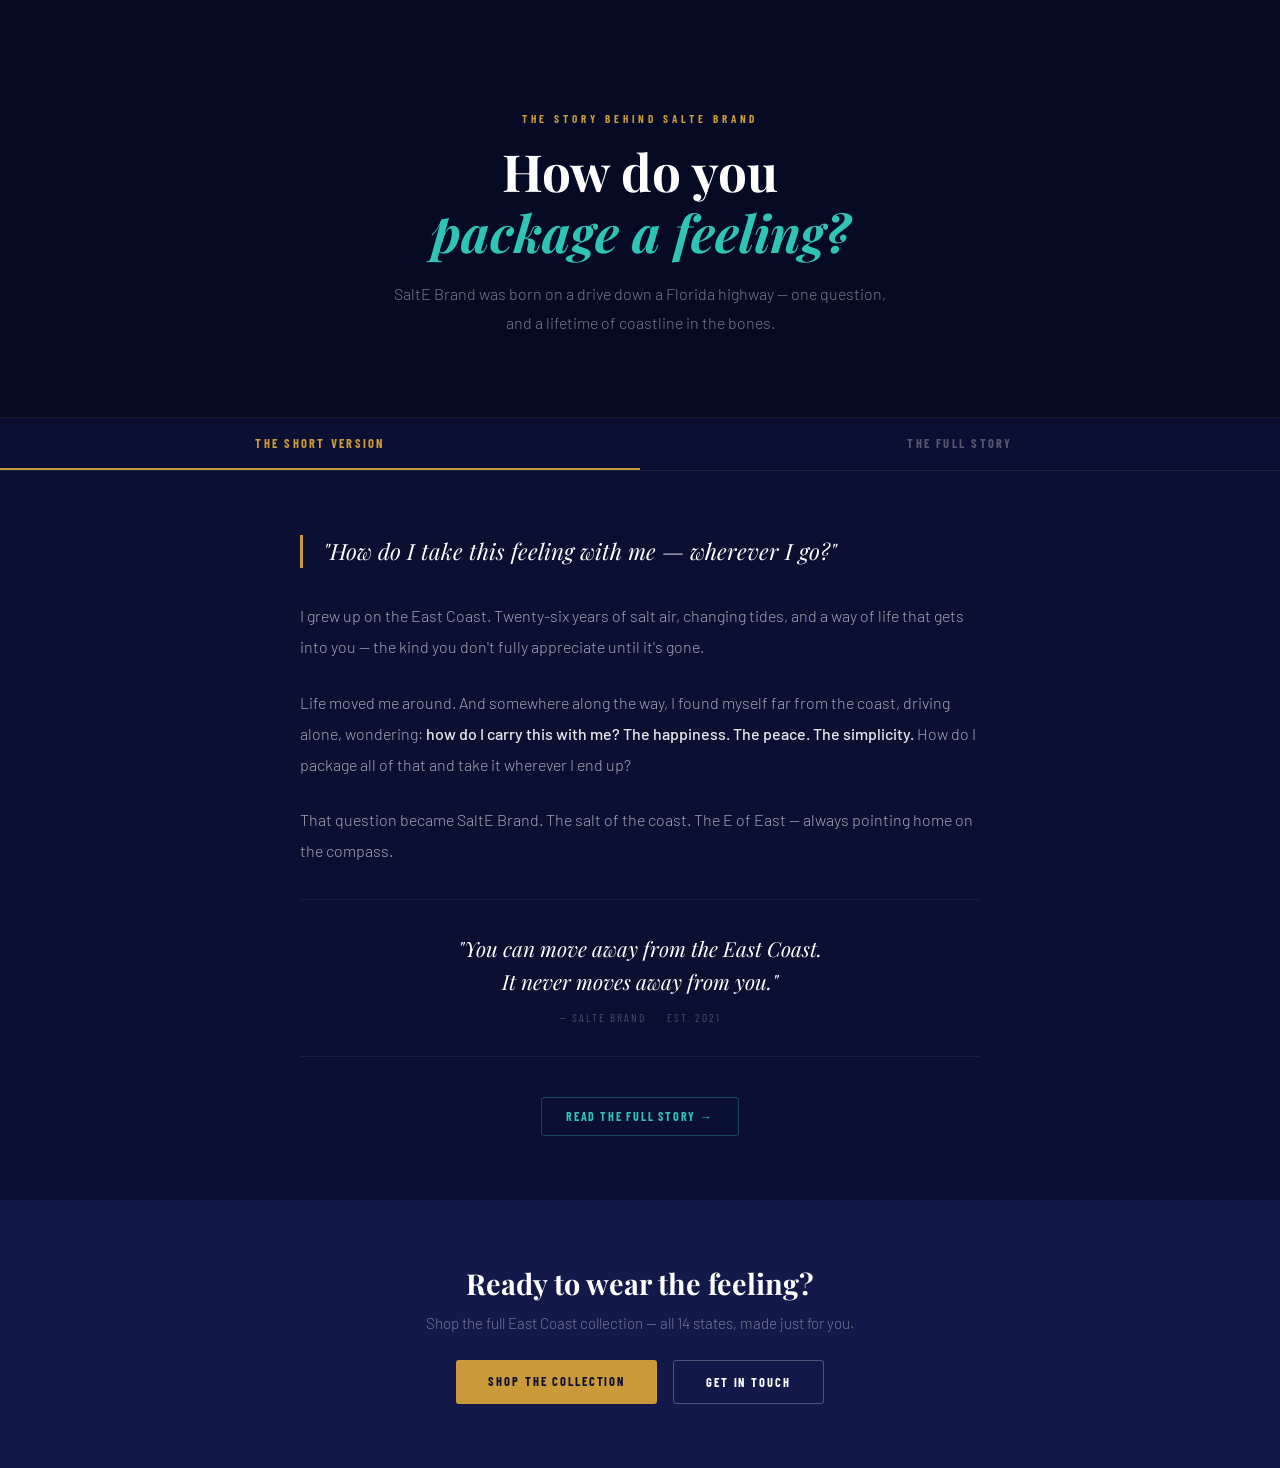
==== about.html @ c019ddaa "Add files via upload" ====
<!DOCTYPE html>
<html lang="en">
<head>
  <meta charset="UTF-8">
  <meta name="viewport" content="width=device-width, initial-scale=1.0">
  <title>Our Story — SaltE Brand</title>
  <meta name="description" content="The story behind SaltE Brand — born from a drive down a Florida highway and a lifetime of East Coast in the bones.">
  <link rel="stylesheet" href="assets/styles.css">
  <style>
    .about-hero { background: #060a24; padding: 7rem 2rem 5rem; text-align: center; border-bottom: 1px solid rgba(201,153,58,0.12); }
    .about-eyebrow { font-family: 'Barlow Condensed', sans-serif; font-size: 0.7rem; font-weight: 700; letter-spacing: 0.35em; text-transform: uppercase; color: var(--gold); margin-bottom: 1rem; display: block; }
    .about-title { font-family: 'Playfair Display', serif; font-size: clamp(2rem, 5vw, 3.2rem); font-weight: 700; color: #fff; line-height: 1.2; margin-bottom: 1rem; }
    .about-title em { color: var(--teal); font-style: italic; }
    .about-deck { font-size: 1rem; color: rgba(255,255,255,0.45); line-height: 1.8; max-width: 520px; margin: 0 auto; font-weight: 300; }

    .tab-bar { background: var(--navy); display: flex; border-bottom: 1px solid rgba(255,255,255,0.07); max-width: 100%; }
    .tab { flex: 1; padding: 1.1rem; text-align: center; font-family: 'Barlow Condensed', sans-serif; font-size: 0.78rem; font-weight: 700; letter-spacing: 0.18em; text-transform: uppercase; color: rgba(255,255,255,0.3); cursor: pointer; border-bottom: 2px solid transparent; transition: all 0.2s; background: none; border-top: none; border-left: none; border-right: none; }
    .tab.active { color: var(--gold); border-bottom-color: var(--gold); }

    .panel { display: none; background: var(--navy); padding: 4rem 2rem; }
    .panel.active { display: block; }
    .panel-inner { max-width: 680px; margin: 0 auto; }

    .about-pull { font-family: 'Playfair Display', serif; font-size: 1.4rem; color: #fff; font-style: italic; line-height: 1.5; border-left: 3px solid var(--gold); padding-left: 1.25rem; margin: 0 0 2rem; }
    .about-p { font-size: 1rem; color: rgba(255,255,255,0.62); line-height: 1.95; margin-bottom: 1.5rem; font-weight: 300; }
    .about-p strong { color: rgba(255,255,255,0.9); font-weight: 500; }
    .about-p em { color: var(--gold-pale); font-style: italic; }
    .about-divider { height: 1px; background: rgba(255,255,255,0.06); margin: 2rem 0; }
    .about-closing { font-family: 'Playfair Display', serif; font-size: 1.3rem; color: #fff; font-style: italic; text-align: center; line-height: 1.6; margin-bottom: 0.75rem; }
    .about-sig { font-family: 'Barlow Condensed', sans-serif; font-size: 0.72rem; color: rgba(255,255,255,0.25); text-align: center; letter-spacing: 0.18em; text-transform: uppercase; }

    .handwriting-box { background: rgba(201,153,58,0.06); border: 1px solid rgba(201,153,58,0.2); border-radius: 8px; padding: 1.5rem; margin: 2rem 0; text-align: center; }
    .handwriting-label { font-family: 'Barlow Condensed', sans-serif; font-size: 0.68rem; font-weight: 700; letter-spacing: 0.28em; text-transform: uppercase; color: var(--gold); margin-bottom: 0.75rem; display: block; }
    .handwriting-text { font-size: 0.95rem; color: rgba(255,255,255,0.55); line-height: 1.85; font-weight: 300; }
    .handwriting-text strong { color: #fff; font-style: italic; }

    .toggle-btn { display: inline-block; font-family: 'Barlow Condensed', sans-serif; font-size: 0.75rem; font-weight: 700; letter-spacing: 0.15em; text-transform: uppercase; color: var(--teal); background: transparent; border: 1px solid rgba(46,196,182,0.3); padding: 0.7rem 1.5rem; border-radius: 3px; cursor: pointer; transition: all 0.2s; margin-top: 0.5rem; }
    .toggle-btn:hover { background: rgba(46,196,182,0.08); border-color: var(--teal); }

    .about-cta { background: var(--navy-mid); padding: 4rem 2rem; text-align: center; }
    .about-cta h3 { font-family: 'Playfair Display', serif; font-size: 1.8rem; color: #fff; margin-bottom: 0.75rem; }
    .about-cta p { font-size: 0.95rem; color: rgba(255,255,255,0.4); margin-bottom: 1.75rem; font-weight: 300; }
    .about-cta-btns { display: flex; gap: 1rem; justify-content: center; flex-wrap: wrap; }
  </style>
</head>
<body>

<div id="nav-placeholder"></div>

<section class="about-hero">
  <span class="about-eyebrow">The Story Behind SaltE Brand</span>
  <h1 class="about-title">How do you<br><em>package a feeling?</em></h1>
  <p class="about-deck">SaltE Brand was born on a drive down a Florida highway — one question, and a lifetime of coastline in the bones.</p>
</section>

<div class="tab-bar">
  <button class="tab active" id="tab-short" onclick="switchTab('short')">The Short Version</button>
  <button class="tab" id="tab-full" onclick="switchTab('full')">The Full Story</button>
</div>

<!-- SHORT VERSION -->
<div class="panel active" id="panel-short">
  <div class="panel-inner">
    <blockquote class="about-pull">"How do I take this feeling with me — wherever I go?"</blockquote>
    <p class="about-p">I grew up on the East Coast. Twenty-six years of salt air, changing tides, and a way of life that gets into you — the kind you don't fully appreciate until it's gone.</p>
    <p class="about-p">Life moved me around. And somewhere along the way, I found myself far from the coast, driving alone, wondering: <strong>how do I carry this with me? The happiness. The peace. The simplicity.</strong> How do I package all of that and take it wherever I end up?</p>
    <p class="about-p">That question became SaltE Brand. The salt of the coast. The E of East — always pointing home on the compass.</p>
    <div class="about-divider"></div>
    <blockquote class="about-closing">"You can move away from the East Coast.<br>It never moves away from you."</blockquote>
    <p class="about-sig">— SaltE Brand &nbsp;·&nbsp; Est. 2021</p>
    <div class="about-divider"></div>
    <div style="text-align:center;">
      <button class="toggle-btn" onclick="switchTab('full')">Read the Full Story →</button>
    </div>
  </div>
</div>

<!-- FULL VERSION -->
<div class="panel" id="panel-full">
  <div class="panel-inner">
    <blockquote class="about-pull">"How do I take this feeling with me — wherever I go?"</blockquote>
    <p class="about-p">I grew up in Massachusetts. Twenty-six years of salt air, changing tides, and that particular brand of East Coast life that gets into you — the kind you don't fully appreciate until it's gone.</p>
    <p class="about-p">I left. Denver first. Back home for a while. Then Texas. Life moves in directions you don't always plan, and eventually it moved me to Florida — where I discovered, unexpectedly, that I'd found <strong>home again.</strong></p>
    <p class="about-p">The water. The warmth. The ease of a coastal life. It felt like Massachusetts had followed me south, whispering in a different accent. Happy in a way that's hard to explain unless you've felt it — that deep, quiet peace of living near the ocean.</p>
    <p class="about-p">Then another opportunity appeared on the horizon. A move, maybe. Away from all of it. Again.</p>
    <p class="about-p">I was driving alone one afternoon, turning it all over, when the question hit me: <strong>How do I carry this feeling with me? How do I package happiness, home, peace, and simplicity — and take it wherever I end up?</strong></p>
    <p class="about-p">My first thought was a tattoo. Something permanent. Something that said: <em>I am from the East Coast. That never leaves me.</em> I didn't want to copy what was already out there — I wanted something that was mine. Something that captured not just a place, but a direction. A pull. An identity.</p>
    <p class="about-p">That's when it came to me. <strong>SaltE Brand.</strong> The salt of the coast. The E of East — always pointing home on the compass. A word that sounds like a feeling. A brand built not for a place on a map, but for a place in your chest.</p>

    <div class="handwriting-box">
      <span class="handwriting-label">A note about the logo</span>
      <p class="handwriting-text">The <strong>"Salt"</strong> you see on every piece of SaltE Brand gear is not a font. It's my handwriting — exactly as I wrote it, the day the idea came to me. It's never been licensed, never been borrowed. When you wear it, you're carrying a piece of the original.</p>
    </div>

    <p class="about-p">SaltE Brand is for the ones who left the coast but never stopped hearing it. For the Massachusetts transplants in Arizona, the Jersey kids in Nashville, the Carolina girls in Colorado. For anyone who looks at a compass and feels the pull of East.</p>
    <p class="about-p">It's a lifestyle. It's a reminder. It's home — on a shirt, on a hat, on your car window, on your coffee mug in a landlocked city at 7am, keeping the coast alive.</p>

    <div class="about-divider"></div>
    <blockquote class="about-closing">"You can move away from the East Coast.<br>It never moves away from you."</blockquote>
    <p class="about-sig">— SaltE Brand &nbsp;·&nbsp; Est. 2021</p>
    <div class="about-divider"></div>
    <div style="text-align:center;">
      <button class="toggle-btn" onclick="switchTab('short')">← Back to Short Version</button>
    </div>
  </div>
</div>

<div class="about-cta">
  <h3>Ready to wear the feeling?</h3>
  <p>Shop the full East Coast collection — all 14 states, made just for you.</p>
  <div class="about-cta-btns">
    <a href="shop.html" class="btn-gold">Shop the Collection</a>
    <a href="contact.html" class="btn-ghost">Get in Touch</a>
  </div>
</div>

<div id="email-placeholder"></div>
<div id="footer-placeholder"></div>

<script src="assets/layout.js"></script>
<script>
  renderNav('story');
  renderEmailBand();
  renderFooter();

  function switchTab(which) {
    document.getElementById('tab-short').classList.toggle('active', which === 'short');
    document.getElementById('tab-full').classList.toggle('active', which === 'full');
    document.getElementById('panel-short').classList.toggle('active', which === 'short');
    document.getElementById('panel-full').classList.toggle('active', which === 'full');
  }
</script>
</body>
</html>
---- assets/styles.css ----
/* SaltE Brand — Global Styles */
@import url('https://fonts.googleapis.com/css2?family=Playfair+Display:ital,wght@0,700;1,400&family=Barlow+Condensed:wght@400;600;700&family=Barlow:wght@300;400;500&display=swap');

*, *::before, *::after { margin: 0; padding: 0; box-sizing: border-box; }

:root {
  --navy:       #0b1032;
  --navy-mid:   #131a4a;
  --navy-light: #1a2460;
  --teal:       #2ec4b6;
  --teal-dark:  #1aa89c;
  --gold:       #c9993a;
  --gold-light: #e8b84b;
  --gold-pale:  #f5e6c8;
  --sand:       #f2ede3;
  --white:      #fafcff;
  --grey:       #8a96a8;
}

html { scroll-behavior: smooth; }
body { font-family: 'Barlow', sans-serif; background: var(--white); color: var(--navy); overflow-x: hidden; }

/* NAV */
nav { background: rgba(11,16,50,0.97); backdrop-filter: blur(12px); padding: 0.9rem 2.5rem; display: flex; align-items: center; justify-content: space-between; border-bottom: 1px solid rgba(201,153,58,0.15); position: sticky; top: 0; z-index: 100; }
.nav-brand { display: flex; align-items: center; gap: 10px; text-decoration: none; }
.nav-compass { width: 34px; height: 34px; }
.nav-wordmark { font-family: 'Barlow Condensed', sans-serif; font-size: 1.3rem; font-weight: 700; letter-spacing: 0.1em; color: #fff; }
.nav-wordmark span { color: var(--teal); }
.nav-links { display: flex; gap: 2rem; list-style: none; }
.nav-links a { font-family: 'Barlow Condensed', sans-serif; font-size: 0.78rem; font-weight: 600; letter-spacing: 0.18em; text-transform: uppercase; color: rgba(255,255,255,0.6); text-decoration: none; transition: color 0.2s; }
.nav-links a:hover, .nav-links a.active { color: var(--gold-light); }
.nav-shop { font-family: 'Barlow Condensed', sans-serif; font-size: 0.78rem; font-weight: 700; letter-spacing: 0.15em; text-transform: uppercase; background: var(--gold); color: var(--navy); padding: 0.5rem 1.3rem; border-radius: 3px; text-decoration: none; transition: background 0.2s; }
.nav-shop:hover { background: var(--gold-light); }

/* BUTTONS */
.btn-gold { font-family: 'Barlow Condensed', sans-serif; font-size: 0.78rem; font-weight: 700; letter-spacing: 0.15em; text-transform: uppercase; background: var(--gold); color: var(--navy); padding: 0.85rem 2rem; border-radius: 3px; text-decoration: none; display: inline-block; transition: all 0.2s; border: none; cursor: pointer; }
.btn-gold:hover { background: var(--gold-light); transform: translateY(-2px); }
.btn-ghost { font-family: 'Barlow Condensed', sans-serif; font-size: 0.78rem; font-weight: 700; letter-spacing: 0.15em; text-transform: uppercase; background: transparent; color: #fff; padding: 0.85rem 2rem; border-radius: 3px; border: 1px solid rgba(255,255,255,0.25); text-decoration: none; display: inline-block; transition: all 0.2s; cursor: pointer; }
.btn-ghost:hover { border-color: var(--gold); color: var(--gold); transform: translateY(-2px); }
.btn-teal { font-family: 'Barlow Condensed', sans-serif; font-size: 0.78rem; font-weight: 700; letter-spacing: 0.15em; text-transform: uppercase; background: var(--teal); color: var(--navy); padding: 0.85rem 2rem; border-radius: 3px; text-decoration: none; display: inline-block; transition: all 0.2s; border: none; cursor: pointer; }
.btn-teal:hover { background: var(--teal-dark); transform: translateY(-2px); }

/* TRUST BAR */
.trust { background: var(--navy-light); border-top: 1px solid rgba(201,153,58,0.12); border-bottom: 1px solid rgba(201,153,58,0.12); padding: 0.9rem 2rem; }
.trust-inner { max-width: 960px; margin: 0 auto; display: flex; justify-content: space-around; align-items: center; flex-wrap: wrap; gap: 1rem; }
.trust-item { display: flex; align-items: center; gap: 8px; font-family: 'Barlow Condensed', sans-serif; font-size: 0.75rem; font-weight: 600; letter-spacing: 0.12em; text-transform: uppercase; color: rgba(255,255,255,0.45); }
.trust-dot { width: 5px; height: 5px; background: var(--gold); border-radius: 50%; flex-shrink: 0; }

/* SECTION LABELS */
.section-label { font-family: 'Barlow Condensed', sans-serif; font-size: 0.68rem; font-weight: 700; letter-spacing: 0.3em; text-transform: uppercase; color: var(--gold); display: block; margin-bottom: 0.5rem; }
.section-title { font-family: 'Playfair Display', serif; font-size: 2.2rem; font-weight: 700; line-height: 1.2; }
.section-title em { color: var(--teal); font-style: italic; }

/* EMAIL BAND */
.email-band { background: var(--navy-light); padding: 4rem 2rem; text-align: center; }
.email-eyebrow { font-family: 'Barlow Condensed', sans-serif; font-size: 0.68rem; font-weight: 700; letter-spacing: 0.3em; text-transform: uppercase; color: var(--gold); margin-bottom: 0.75rem; display: block; }
.email-h2 { font-family: 'Playfair Display', serif; font-size: 2rem; font-weight: 700; color: #fff; margin-bottom: 0.5rem; }
.email-sub { font-size: 0.9rem; color: rgba(255,255,255,0.4); margin-bottom: 1.75rem; font-weight: 300; line-height: 1.7; }
.email-form { display: flex; gap: 0.5rem; max-width: 400px; margin: 0 auto 1rem; }
.email-input { flex: 1; font-family: 'Barlow', sans-serif; font-size: 0.85rem; padding: 0.75rem 1rem; background: rgba(255,255,255,0.06); border: 1px solid rgba(255,255,255,0.12); border-radius: 3px; color: #fff; outline: none; }
.email-input::placeholder { color: rgba(255,255,255,0.3); }
.email-input:focus { border-color: var(--gold); }
.email-submit { font-family: 'Barlow Condensed', sans-serif; font-size: 0.75rem; font-weight: 700; letter-spacing: 0.12em; text-transform: uppercase; background: var(--gold); color: var(--navy); border: none; padding: 0.75rem 1.25rem; border-radius: 3px; cursor: pointer; white-space: nowrap; transition: background 0.2s; }
.email-submit:hover { background: var(--gold-light); }
.email-note { font-size: 0.72rem; color: rgba(255,255,255,0.2); font-family: 'Barlow Condensed', sans-serif; letter-spacing: 0.08em; }

/* FOOTER */
footer { background: #060b1e; padding: 2.5rem 2rem; }
.footer-inner { max-width: 960px; margin: 0 auto; display: flex; align-items: center; justify-content: space-between; flex-wrap: wrap; gap: 1.25rem; }
.footer-brand { font-family: 'Barlow Condensed', sans-serif; font-size: 1.1rem; font-weight: 700; letter-spacing: 0.1em; color: rgba(255,255,255,0.4); }
.footer-brand span { color: var(--teal); }
.footer-links { display: flex; gap: 1.75rem; list-style: none; }
.footer-links a { font-family: 'Barlow Condensed', sans-serif; font-size: 0.7rem; letter-spacing: 0.15em; text-transform: uppercase; color: rgba(255,255,255,0.25); text-decoration: none; transition: color 0.2s; }
.footer-links a:hover { color: var(--gold); }
.footer-socials { display: flex; gap: 1.25rem; }
.footer-socials a { font-family: 'Barlow Condensed', sans-serif; font-size: 0.7rem; letter-spacing: 0.1em; color: rgba(255,255,255,0.25); text-decoration: none; transition: color 0.2s; }
.footer-socials a:hover { color: var(--teal); }
.footer-bottom { max-width: 960px; margin: 1.5rem auto 0; padding-top: 1.25rem; border-top: 1px solid rgba(255,255,255,0.05); display: flex; justify-content: space-between; flex-wrap: wrap; gap: 0.75rem; }
.footer-copy { font-size: 0.7rem; color: rgba(255,255,255,0.15); font-family: 'Barlow', sans-serif; }

/* ANIMATIONS */
@keyframes fadeUp { from { opacity: 0; transform: translateY(20px); } to { opacity: 1; transform: translateY(0); } }
@keyframes slowspin { from { transform: rotate(0deg); } to { transform: rotate(360deg); } }
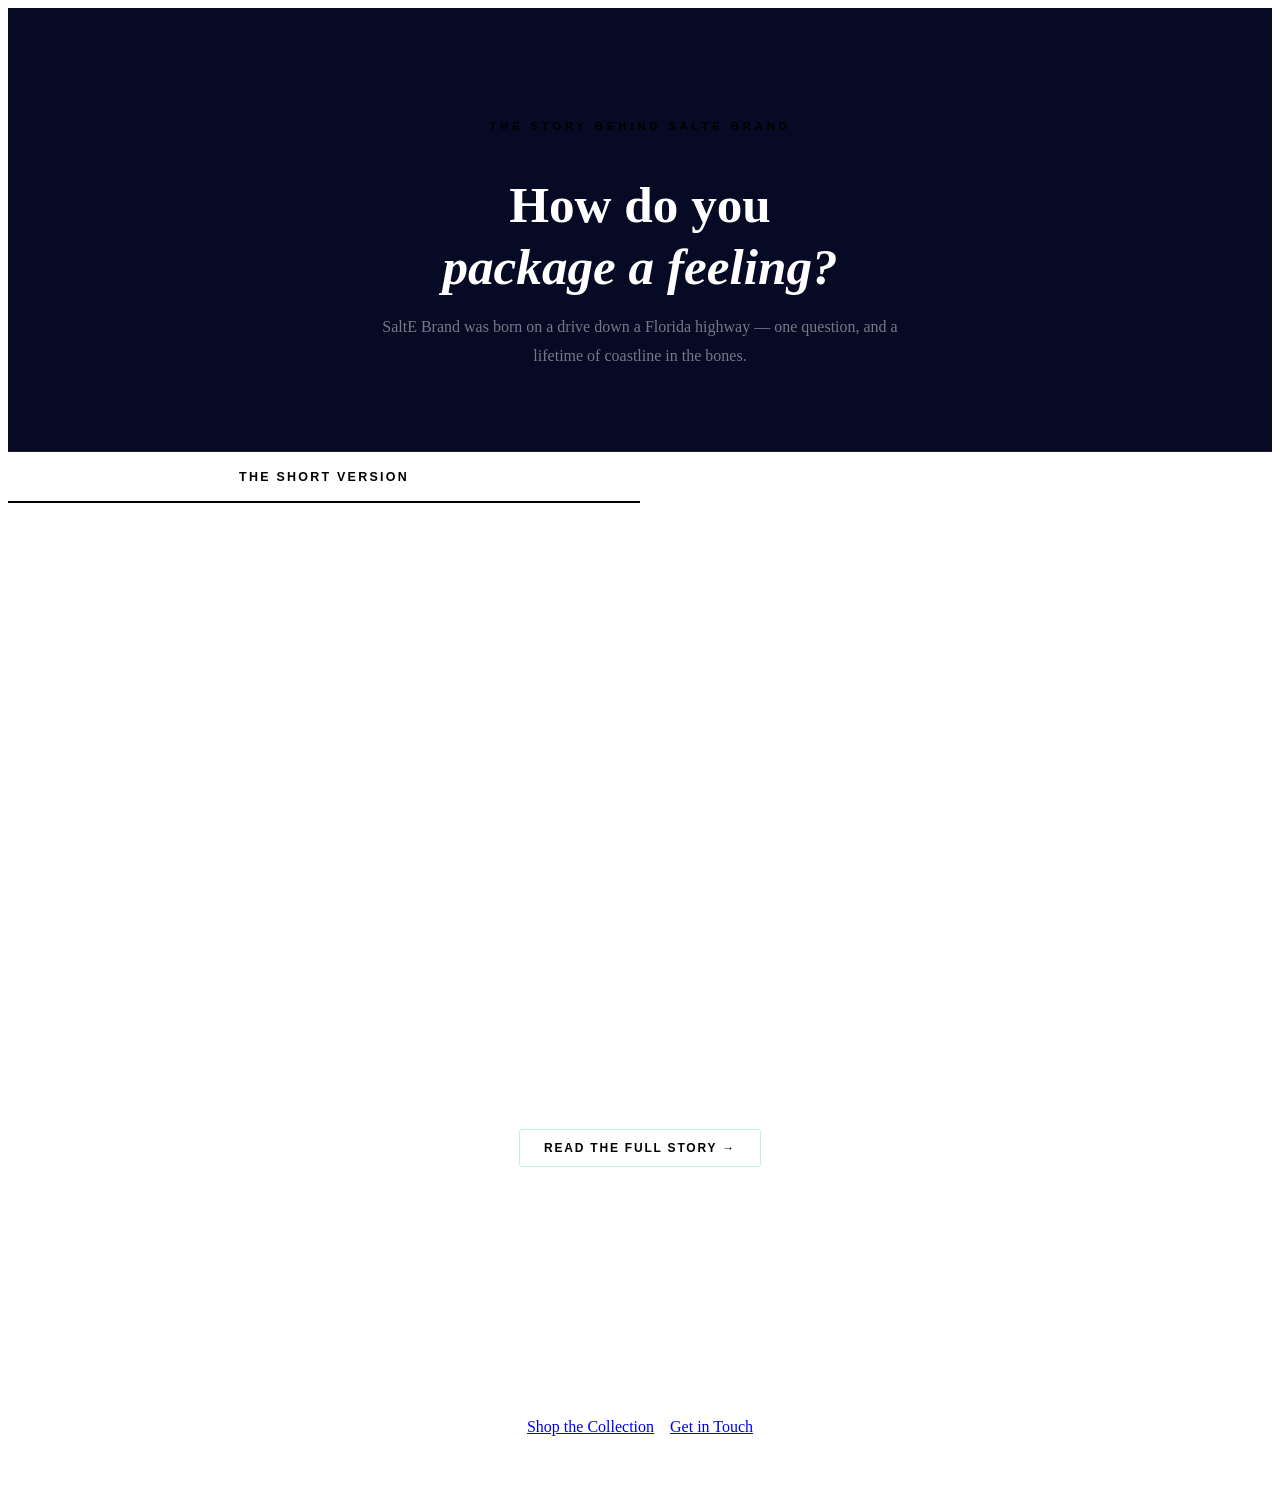
==== commit 7f34afe3: "Add files via upload" ====
--- a/about.html
+++ b/about.html
@@ -5,7 +5,7 @@
   <meta name="viewport" content="width=device-width, initial-scale=1.0">
   <title>Our Story — SaltE Brand</title>
   <meta name="description" content="The story behind SaltE Brand — born from a drive down a Florida highway and a lifetime of East Coast in the bones.">
-  <link rel="stylesheet" href="assets/styles.css">
+  
   <style>
     .about-hero { background: #060a24; padding: 7rem 2rem 5rem; text-align: center; border-bottom: 1px solid rgba(201,153,58,0.12); }
     .about-eyebrow { font-family: 'Barlow Condensed', sans-serif; font-size: 0.7rem; font-weight: 700; letter-spacing: 0.35em; text-transform: uppercase; color: var(--gold); margin-bottom: 1rem; display: block; }
@@ -117,7 +117,7 @@
 <div id="email-placeholder"></div>
 <div id="footer-placeholder"></div>
 
-<script src="assets/layout.js"></script>
+
 <script>
   renderNav('story');
   renderEmailBand();
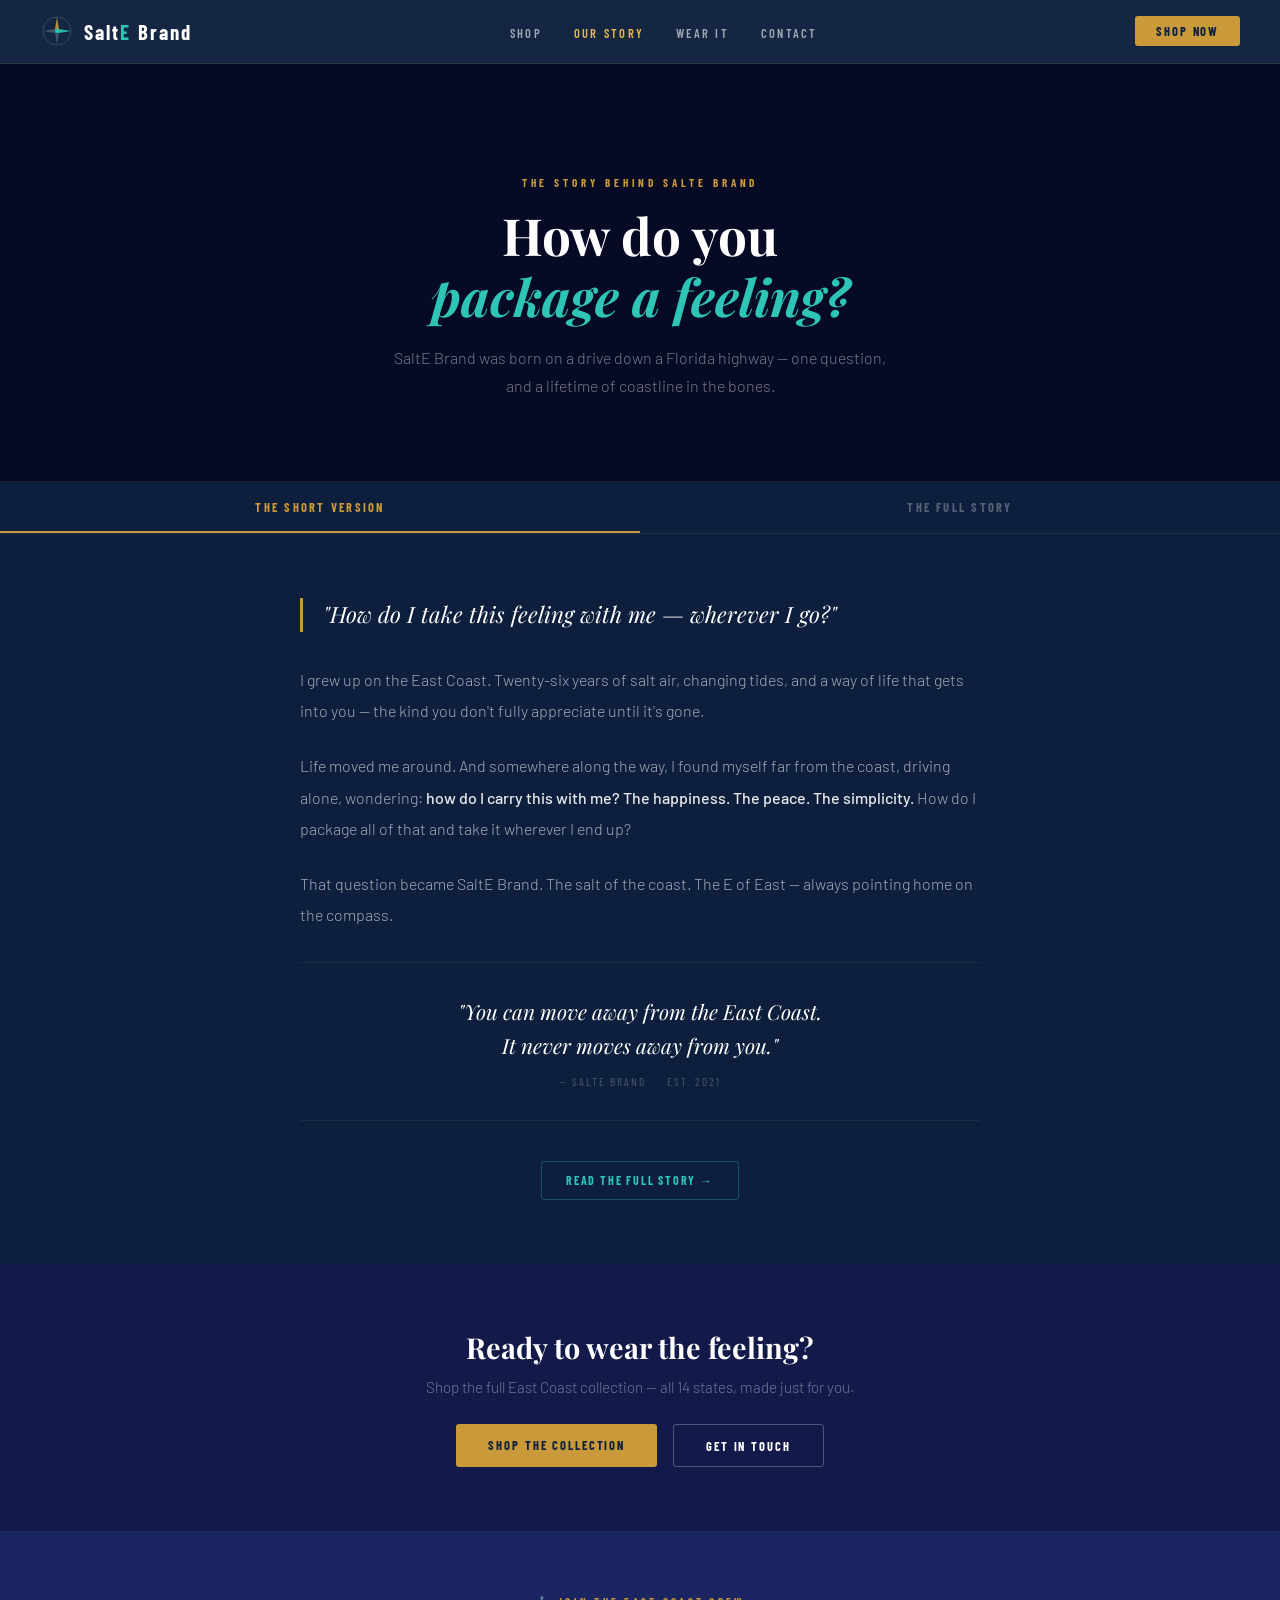
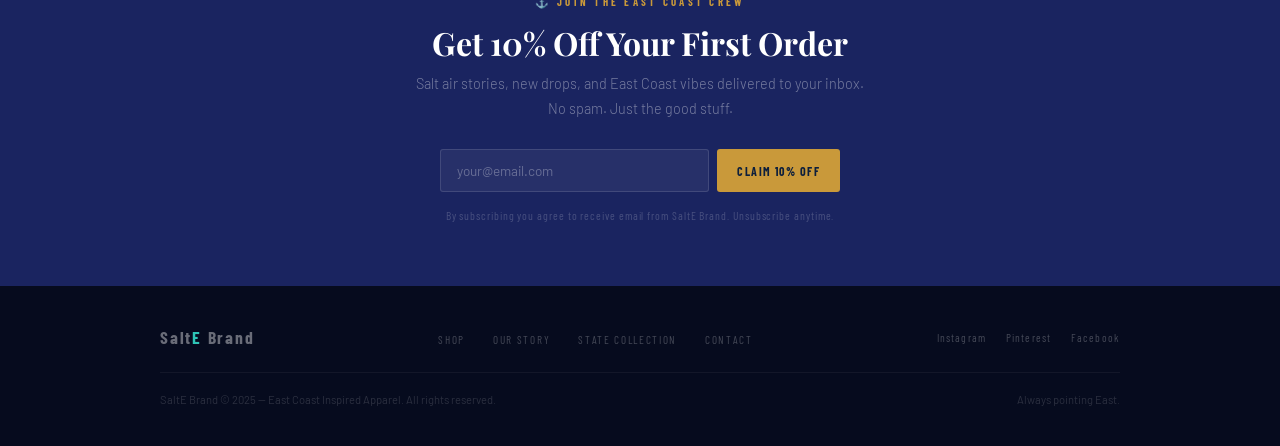
==== commit f97e4f1b: "Add files via upload" ====
--- a/about.html
+++ b/about.html
@@ -1,51 +1,106 @@
 <!DOCTYPE html>
 <html lang="en">
 <head>
-  <meta charset="UTF-8">
-  <meta name="viewport" content="width=device-width, initial-scale=1.0">
-  <title>Our Story — SaltE Brand</title>
-  <meta name="description" content="The story behind SaltE Brand — born from a drive down a Florida highway and a lifetime of East Coast in the bones.">
-  
-  <style>
-    .about-hero { background: #060a24; padding: 7rem 2rem 5rem; text-align: center; border-bottom: 1px solid rgba(201,153,58,0.12); }
-    .about-eyebrow { font-family: 'Barlow Condensed', sans-serif; font-size: 0.7rem; font-weight: 700; letter-spacing: 0.35em; text-transform: uppercase; color: var(--gold); margin-bottom: 1rem; display: block; }
-    .about-title { font-family: 'Playfair Display', serif; font-size: clamp(2rem, 5vw, 3.2rem); font-weight: 700; color: #fff; line-height: 1.2; margin-bottom: 1rem; }
-    .about-title em { color: var(--teal); font-style: italic; }
-    .about-deck { font-size: 1rem; color: rgba(255,255,255,0.45); line-height: 1.8; max-width: 520px; margin: 0 auto; font-weight: 300; }
+<meta charset="UTF-8">
+<meta name="viewport" content="width=device-width, initial-scale=1.0">
+<title>Our Story — SaltE Brand</title>
+<meta name="description" content="The story behind SaltE Brand — born from a drive down a Florida highway and a lifetime of East Coast in the bones.">
+<link href="https://fonts.googleapis.com/css2?family=Playfair+Display:ital,wght@0,700;1,400&family=Barlow+Condensed:wght@400;600;700&family=Barlow:wght@300;400;500&display=swap" rel="stylesheet">
+<style>
+*,*::before,*::after{margin:0;padding:0;box-sizing:border-box;}
+:root{--navy:#0d1f3c;--navy-mid:#131a4a;--navy-light:#1a2460;--teal:#2ec4b6;--gold:#c9993a;--gold-light:#e8b84b;--gold-pale:#f5e6c8;--sand:#f2ede3;--white:#fafcff;--grey:#8a96a8;}
+html{scroll-behavior:smooth;}
+body{font-family:'Barlow',sans-serif;background:var(--white);color:var(--navy);overflow-x:hidden;}
+nav{background:rgba(13,31,60,0.97);padding:0.9rem 2.5rem;display:flex;align-items:center;justify-content:space-between;border-bottom:1px solid rgba(201,153,58,0.15);position:sticky;top:0;z-index:100;}
+.nav-brand{display:flex;align-items:center;gap:10px;text-decoration:none;}
+.nav-wordmark{font-family:'Barlow Condensed',sans-serif;font-size:1.3rem;font-weight:700;letter-spacing:0.1em;color:#fff;}
+.nav-wordmark span{color:var(--teal);}
+.nav-links{display:flex;gap:2rem;list-style:none;}
+.nav-links a{font-family:'Barlow Condensed',sans-serif;font-size:0.78rem;font-weight:600;letter-spacing:0.18em;text-transform:uppercase;color:rgba(255,255,255,0.6);text-decoration:none;transition:color 0.2s;}
+.nav-links a:hover,.nav-links a.active{color:var(--gold-light);}
+.nav-shop{font-family:'Barlow Condensed',sans-serif;font-size:0.78rem;font-weight:700;letter-spacing:0.15em;text-transform:uppercase;background:var(--gold);color:var(--navy);padding:0.5rem 1.3rem;border-radius:3px;text-decoration:none;}
 
-    .tab-bar { background: var(--navy); display: flex; border-bottom: 1px solid rgba(255,255,255,0.07); max-width: 100%; }
-    .tab { flex: 1; padding: 1.1rem; text-align: center; font-family: 'Barlow Condensed', sans-serif; font-size: 0.78rem; font-weight: 700; letter-spacing: 0.18em; text-transform: uppercase; color: rgba(255,255,255,0.3); cursor: pointer; border-bottom: 2px solid transparent; transition: all 0.2s; background: none; border-top: none; border-left: none; border-right: none; }
-    .tab.active { color: var(--gold); border-bottom-color: var(--gold); }
+.about-hero{background:#060a24;padding:7rem 2rem 5rem;text-align:center;border-bottom:1px solid rgba(201,153,58,0.12);}
+.about-eyebrow{font-family:'Barlow Condensed',sans-serif;font-size:0.7rem;font-weight:700;letter-spacing:0.35em;text-transform:uppercase;color:var(--gold);margin-bottom:1rem;display:block;}
+.about-title{font-family:'Playfair Display',serif;font-size:clamp(2rem,5vw,3.2rem);font-weight:700;color:#fff;line-height:1.2;margin-bottom:1rem;}
+.about-title em{color:var(--teal);font-style:italic;}
+.about-deck{font-size:1rem;color:rgba(255,255,255,0.45);line-height:1.8;max-width:520px;margin:0 auto;font-weight:300;}
 
-    .panel { display: none; background: var(--navy); padding: 4rem 2rem; }
-    .panel.active { display: block; }
-    .panel-inner { max-width: 680px; margin: 0 auto; }
+.tab-bar{background:var(--navy);display:flex;border-bottom:1px solid rgba(255,255,255,0.07);}
+.tab{flex:1;padding:1.1rem;text-align:center;font-family:'Barlow Condensed',sans-serif;font-size:0.78rem;font-weight:700;letter-spacing:0.18em;text-transform:uppercase;color:rgba(255,255,255,0.3);cursor:pointer;border-bottom:2px solid transparent;transition:all 0.2s;background:none;border-top:none;border-left:none;border-right:none;}
+.tab.active{color:var(--gold);border-bottom-color:var(--gold);}
 
-    .about-pull { font-family: 'Playfair Display', serif; font-size: 1.4rem; color: #fff; font-style: italic; line-height: 1.5; border-left: 3px solid var(--gold); padding-left: 1.25rem; margin: 0 0 2rem; }
-    .about-p { font-size: 1rem; color: rgba(255,255,255,0.62); line-height: 1.95; margin-bottom: 1.5rem; font-weight: 300; }
-    .about-p strong { color: rgba(255,255,255,0.9); font-weight: 500; }
-    .about-p em { color: var(--gold-pale); font-style: italic; }
-    .about-divider { height: 1px; background: rgba(255,255,255,0.06); margin: 2rem 0; }
-    .about-closing { font-family: 'Playfair Display', serif; font-size: 1.3rem; color: #fff; font-style: italic; text-align: center; line-height: 1.6; margin-bottom: 0.75rem; }
-    .about-sig { font-family: 'Barlow Condensed', sans-serif; font-size: 0.72rem; color: rgba(255,255,255,0.25); text-align: center; letter-spacing: 0.18em; text-transform: uppercase; }
+.panel{display:none;background:var(--navy);padding:4rem 2rem;}
+.panel.active{display:block;}
+.panel-inner{max-width:680px;margin:0 auto;}
 
-    .handwriting-box { background: rgba(201,153,58,0.06); border: 1px solid rgba(201,153,58,0.2); border-radius: 8px; padding: 1.5rem; margin: 2rem 0; text-align: center; }
-    .handwriting-label { font-family: 'Barlow Condensed', sans-serif; font-size: 0.68rem; font-weight: 700; letter-spacing: 0.28em; text-transform: uppercase; color: var(--gold); margin-bottom: 0.75rem; display: block; }
-    .handwriting-text { font-size: 0.95rem; color: rgba(255,255,255,0.55); line-height: 1.85; font-weight: 300; }
-    .handwriting-text strong { color: #fff; font-style: italic; }
+.about-pull{font-family:'Playfair Display',serif;font-size:1.4rem;color:#fff;font-style:italic;line-height:1.5;border-left:3px solid var(--gold);padding-left:1.25rem;margin:0 0 2rem;}
+.about-p{font-size:1rem;color:rgba(255,255,255,0.62);line-height:1.95;margin-bottom:1.5rem;font-weight:300;}
+.about-p strong{color:rgba(255,255,255,0.9);font-weight:500;}
+.about-p em{color:var(--gold-pale);font-style:italic;}
+.about-divider{height:1px;background:rgba(255,255,255,0.06);margin:2rem 0;}
+.about-closing{font-family:'Playfair Display',serif;font-size:1.3rem;color:#fff;font-style:italic;text-align:center;line-height:1.6;margin-bottom:0.75rem;}
+.about-sig{font-family:'Barlow Condensed',sans-serif;font-size:0.72rem;color:rgba(255,255,255,0.25);text-align:center;letter-spacing:0.18em;text-transform:uppercase;}
 
-    .toggle-btn { display: inline-block; font-family: 'Barlow Condensed', sans-serif; font-size: 0.75rem; font-weight: 700; letter-spacing: 0.15em; text-transform: uppercase; color: var(--teal); background: transparent; border: 1px solid rgba(46,196,182,0.3); padding: 0.7rem 1.5rem; border-radius: 3px; cursor: pointer; transition: all 0.2s; margin-top: 0.5rem; }
-    .toggle-btn:hover { background: rgba(46,196,182,0.08); border-color: var(--teal); }
+.handwriting-box{background:rgba(201,153,58,0.06);border:1px solid rgba(201,153,58,0.2);border-radius:8px;padding:1.5rem;margin:2rem 0;text-align:center;}
+.handwriting-label{font-family:'Barlow Condensed',sans-serif;font-size:0.68rem;font-weight:700;letter-spacing:0.28em;text-transform:uppercase;color:var(--gold);margin-bottom:0.75rem;display:block;}
+.handwriting-text{font-size:0.95rem;color:rgba(255,255,255,0.55);line-height:1.85;font-weight:300;}
+.handwriting-text strong{color:#fff;font-style:italic;}
 
-    .about-cta { background: var(--navy-mid); padding: 4rem 2rem; text-align: center; }
-    .about-cta h3 { font-family: 'Playfair Display', serif; font-size: 1.8rem; color: #fff; margin-bottom: 0.75rem; }
-    .about-cta p { font-size: 0.95rem; color: rgba(255,255,255,0.4); margin-bottom: 1.75rem; font-weight: 300; }
-    .about-cta-btns { display: flex; gap: 1rem; justify-content: center; flex-wrap: wrap; }
-  </style>
+.toggle-btn{display:inline-block;font-family:'Barlow Condensed',sans-serif;font-size:0.75rem;font-weight:700;letter-spacing:0.15em;text-transform:uppercase;color:var(--teal);background:transparent;border:1px solid rgba(46,196,182,0.3);padding:0.7rem 1.5rem;border-radius:3px;cursor:pointer;transition:all 0.2s;margin-top:0.5rem;}
+.toggle-btn:hover{background:rgba(46,196,182,0.08);border-color:var(--teal);}
+
+.about-cta{background:var(--navy-mid);padding:4rem 2rem;text-align:center;}
+.about-cta h3{font-family:'Playfair Display',serif;font-size:1.8rem;color:#fff;margin-bottom:0.75rem;}
+.about-cta p{font-size:0.95rem;color:rgba(255,255,255,0.4);margin-bottom:1.75rem;font-weight:300;}
+.about-cta-btns{display:flex;gap:1rem;justify-content:center;flex-wrap:wrap;}
+.btn-gold{font-family:'Barlow Condensed',sans-serif;font-size:0.78rem;font-weight:700;letter-spacing:0.15em;text-transform:uppercase;background:var(--gold);color:var(--navy);padding:0.85rem 2rem;border-radius:3px;text-decoration:none;display:inline-block;transition:all 0.2s;border:none;cursor:pointer;}
+.btn-gold:hover{background:var(--gold-light);}
+.btn-ghost{font-family:'Barlow Condensed',sans-serif;font-size:0.78rem;font-weight:700;letter-spacing:0.15em;text-transform:uppercase;background:transparent;color:#fff;padding:0.85rem 2rem;border-radius:3px;border:1px solid rgba(255,255,255,0.25);text-decoration:none;display:inline-block;transition:all 0.2s;}
+.btn-ghost:hover{border-color:var(--gold);color:var(--gold);}
+
+.email-band{background:var(--navy-light);padding:4rem 2rem;text-align:center;}
+.email-eyebrow{font-family:'Barlow Condensed',sans-serif;font-size:0.68rem;font-weight:700;letter-spacing:0.3em;text-transform:uppercase;color:var(--gold);margin-bottom:0.75rem;display:block;}
+.email-h2{font-family:'Playfair Display',serif;font-size:2rem;font-weight:700;color:#fff;margin-bottom:0.5rem;}
+.email-sub{font-size:0.9rem;color:rgba(255,255,255,0.4);margin-bottom:1.75rem;font-weight:300;line-height:1.7;}
+.email-form{display:flex;gap:0.5rem;max-width:400px;margin:0 auto 1rem;}
+.email-input{flex:1;font-family:'Barlow',sans-serif;font-size:0.85rem;padding:0.75rem 1rem;background:rgba(255,255,255,0.06);border:1px solid rgba(255,255,255,0.12);border-radius:3px;color:#fff;outline:none;}
+.email-input::placeholder{color:rgba(255,255,255,0.3);}
+.email-input:focus{border-color:var(--gold);}
+.email-submit{font-family:'Barlow Condensed',sans-serif;font-size:0.75rem;font-weight:700;letter-spacing:0.12em;text-transform:uppercase;background:var(--gold);color:var(--navy);border:none;padding:0.75rem 1.25rem;border-radius:3px;cursor:pointer;white-space:nowrap;}
+.email-note{font-size:0.72rem;color:rgba(255,255,255,0.2);font-family:'Barlow Condensed',sans-serif;letter-spacing:0.08em;}
+
+footer{background:#060b1e;padding:2.5rem 2rem;}
+.footer-inner{max-width:960px;margin:0 auto;display:flex;align-items:center;justify-content:space-between;flex-wrap:wrap;gap:1.25rem;}
+.footer-brand{font-family:'Barlow Condensed',sans-serif;font-size:1.1rem;font-weight:700;letter-spacing:0.1em;color:rgba(255,255,255,0.4);}
+.footer-brand span{color:var(--teal);}
+.footer-links{display:flex;gap:1.75rem;list-style:none;}
+.footer-links a{font-family:'Barlow Condensed',sans-serif;font-size:0.7rem;letter-spacing:0.15em;text-transform:uppercase;color:rgba(255,255,255,0.25);text-decoration:none;}
+.footer-links a:hover{color:var(--gold);}
+.footer-socials{display:flex;gap:1.25rem;}
+.footer-socials a{font-family:'Barlow Condensed',sans-serif;font-size:0.7rem;letter-spacing:0.1em;color:rgba(255,255,255,0.25);text-decoration:none;}
+.footer-socials a:hover{color:var(--teal);}
+.footer-bottom{max-width:960px;margin:1.5rem auto 0;padding-top:1.25rem;border-top:1px solid rgba(255,255,255,0.05);display:flex;justify-content:space-between;flex-wrap:wrap;gap:0.75rem;}
+.footer-copy{font-size:0.7rem;color:rgba(255,255,255,0.15);font-family:'Barlow',sans-serif;}
+
+@media(max-width:768px){nav{padding:0.9rem 1.25rem;}.nav-links{display:none;}}
+</style>
 </head>
 <body>
 
-<div id="nav-placeholder"></div>
+<nav>
+  <a href="index.html" class="nav-brand">
+    <svg width="34" height="34" viewBox="0 0 34 34" fill="none"><circle cx="17" cy="17" r="14" stroke="#8a96a8" stroke-width="0.6" opacity="0.5"/><polygon points="17,3 19,15 17,17 15,15" fill="#c9993a" opacity="0.9"/><polygon points="17,31 19,19 17,17 15,19" fill="#8a96a8" opacity="0.4"/><polygon points="3,17 15,15 17,17 15,19" fill="#8a96a8" opacity="0.4"/><polygon points="31,17 19,15 17,17 19,19" fill="#2ec4b6" opacity="0.9"/><circle cx="17" cy="17" r="2" fill="#2ec4b6"/></svg>
+    <span class="nav-wordmark">Salt<span>E</span> Brand</span>
+  </a>
+  <ul class="nav-links">
+    <li><a href="shop.html">Shop</a></li>
+    <li><a href="about.html" class="active">Our Story</a></li>
+    <li><a href="shop.html#states">Wear It</a></li>
+    <li><a href="contact.html">Contact</a></li>
+  </ul>
+  <a href="shop.html" class="nav-shop">Shop Now</a>
+</nav>
 
 <section class="about-hero">
   <span class="about-eyebrow">The Story Behind SaltE Brand</span>
@@ -58,7 +113,6 @@
   <button class="tab" id="tab-full" onclick="switchTab('full')">The Full Story</button>
 </div>
 
-<!-- SHORT VERSION -->
 <div class="panel active" id="panel-short">
   <div class="panel-inner">
     <blockquote class="about-pull">"How do I take this feeling with me — wherever I go?"</blockquote>
@@ -75,7 +129,6 @@
   </div>
 </div>
 
-<!-- FULL VERSION -->
 <div class="panel" id="panel-full">
   <div class="panel-inner">
     <blockquote class="about-pull">"How do I take this feeling with me — wherever I go?"</blockquote>
@@ -86,15 +139,12 @@
     <p class="about-p">I was driving alone one afternoon, turning it all over, when the question hit me: <strong>How do I carry this feeling with me? How do I package happiness, home, peace, and simplicity — and take it wherever I end up?</strong></p>
     <p class="about-p">My first thought was a tattoo. Something permanent. Something that said: <em>I am from the East Coast. That never leaves me.</em> I didn't want to copy what was already out there — I wanted something that was mine. Something that captured not just a place, but a direction. A pull. An identity.</p>
     <p class="about-p">That's when it came to me. <strong>SaltE Brand.</strong> The salt of the coast. The E of East — always pointing home on the compass. A word that sounds like a feeling. A brand built not for a place on a map, but for a place in your chest.</p>
-
     <div class="handwriting-box">
       <span class="handwriting-label">A note about the logo</span>
       <p class="handwriting-text">The <strong>"Salt"</strong> you see on every piece of SaltE Brand gear is not a font. It's my handwriting — exactly as I wrote it, the day the idea came to me. It's never been licensed, never been borrowed. When you wear it, you're carrying a piece of the original.</p>
     </div>
-
     <p class="about-p">SaltE Brand is for the ones who left the coast but never stopped hearing it. For the Massachusetts transplants in Arizona, the Jersey kids in Nashville, the Carolina girls in Colorado. For anyone who looks at a compass and feels the pull of East.</p>
     <p class="about-p">It's a lifestyle. It's a reminder. It's home — on a shirt, on a hat, on your car window, on your coffee mug in a landlocked city at 7am, keeping the coast alive.</p>
-
     <div class="about-divider"></div>
     <blockquote class="about-closing">"You can move away from the East Coast.<br>It never moves away from you."</blockquote>
     <p class="about-sig">— SaltE Brand &nbsp;·&nbsp; Est. 2021</p>
@@ -114,21 +164,31 @@
   </div>
 </div>
 
-<div id="email-placeholder"></div>
-<div id="footer-placeholder"></div>
+<div class="email-band">
+  <span class="email-eyebrow">⚓ Join the East Coast Crew</span>
+  <h2 class="email-h2">Get 10% Off Your First Order</h2>
+  <p class="email-sub">Salt air stories, new drops, and East Coast vibes delivered to your inbox.<br>No spam. Just the good stuff.</p>
+  <div class="email-form"><input class="email-input" type="email" placeholder="your@email.com" id="ei"><button class="email-submit" onclick="var v=document.getElementById('ei').value;if(v&&v.includes('@')){document.getElementById('ei').value='';alert('You\'re in! Check your inbox for your 10% off code.');}">Claim 10% Off</button></div>
+  <p class="email-note">By subscribing you agree to receive email from SaltE Brand. Unsubscribe anytime.</p>
+</div>
 
+<footer>
+  <div class="footer-inner">
+    <span class="footer-brand">Salt<span>E</span> Brand</span>
+    <ul class="footer-links"><li><a href="shop.html">Shop</a></li><li><a href="about.html">Our Story</a></li><li><a href="shop.html#states">State Collection</a></li><li><a href="contact.html">Contact</a></li></ul>
+    <div class="footer-socials"><a href="https://instagram.com/saltebrand" target="_blank">Instagram</a><a href="https://www.pinterest.com/saltebrand" target="_blank">Pinterest</a><a href="http://www.facebook.com/saltebrand" target="_blank">Facebook</a></div>
+  </div>
+  <div class="footer-bottom"><span class="footer-copy">SaltE Brand © 2025 — East Coast Inspired Apparel. All rights reserved.</span><span class="footer-copy">Always pointing East.</span></div>
+</footer>
 
 <script>
-  renderNav('story');
-  renderEmailBand();
-  renderFooter();
-
-  function switchTab(which) {
-    document.getElementById('tab-short').classList.toggle('active', which === 'short');
-    document.getElementById('tab-full').classList.toggle('active', which === 'full');
-    document.getElementById('panel-short').classList.toggle('active', which === 'short');
-    document.getElementById('panel-full').classList.toggle('active', which === 'full');
-  }
+function switchTab(which) {
+  document.getElementById('tab-short').classList.toggle('active', which === 'short');
+  document.getElementById('tab-full').classList.toggle('active', which === 'full');
+  document.getElementById('panel-short').classList.toggle('active', which === 'short');
+  document.getElementById('panel-full').classList.toggle('active', which === 'full');
+  window.scrollTo({top: document.querySelector('.tab-bar').offsetTop - 80, behavior: 'smooth'});
+}
 </script>
 </body>
 </html>
